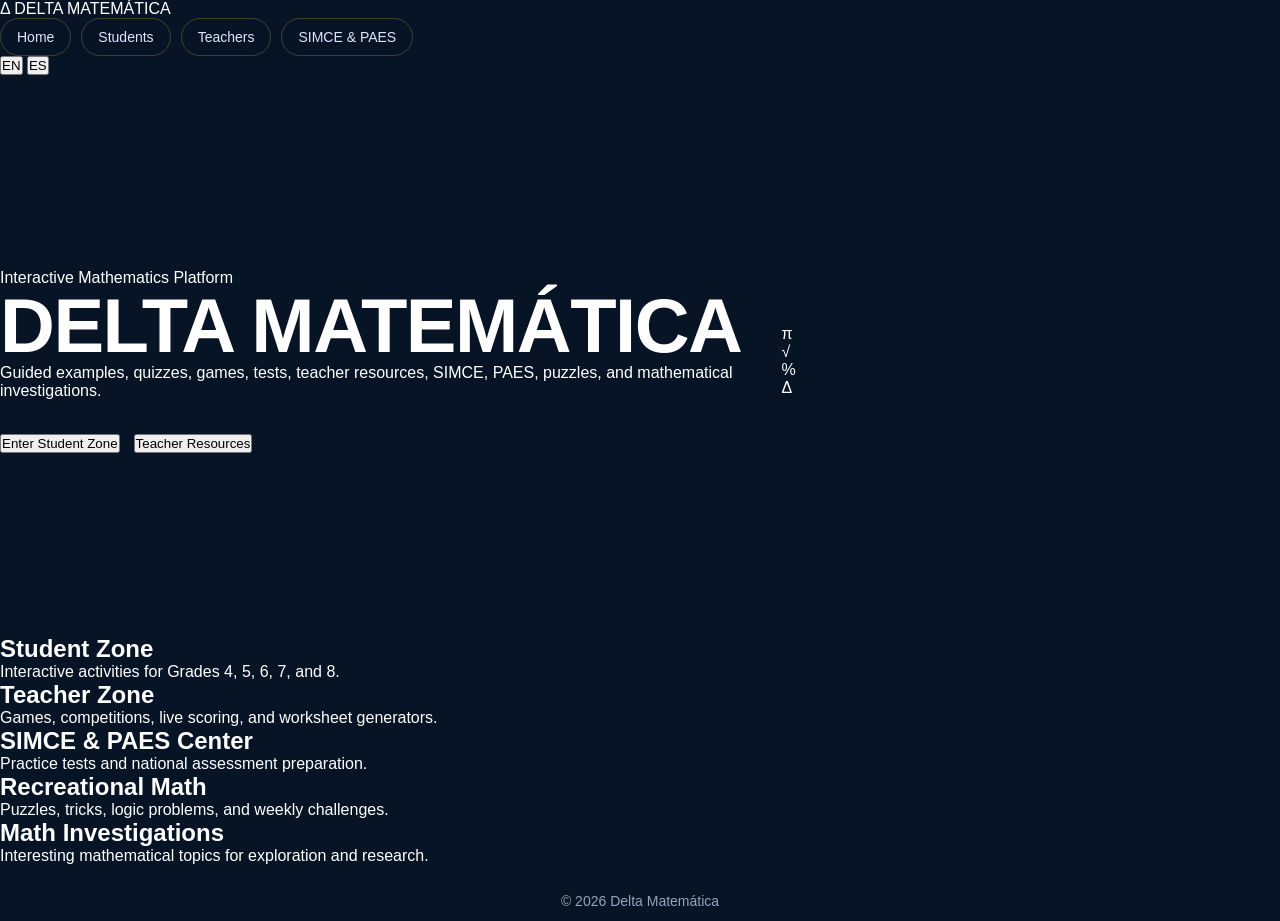
==== index.html @ ec98450b "Update index.html" ====
<!DOCTYPE html>
<html lang="en">
<head>
  <meta charset="UTF-8" />
  <meta name="viewport" content="width=device-width, initial-scale=1.0" />
  <title>Delta Matemática</title>
  <link rel="stylesheet" href="style.css" />
</head>
<body>

<header class="navbar">
  <div class="logo">Δ DELTA MATEMÁTICA</div>

  <nav>
    <a href="#" data-en="Home" data-es="Inicio">Home</a>
    <a href="#" data-en="Students" data-es="Estudiantes">Students</a>
    <a href="#" data-en="Teachers" data-es="Profesores">Teachers</a>
    <a href="#" data-en="SIMCE & PAES" data-es="SIMCE y PAES">SIMCE & PAES</a>
  </nav>

  <div class="lang-buttons">
    <button onclick="setLanguage('en')">EN</button>
    <button onclick="setLanguage('es')">ES</button>
  </div>
</header>

<section class="hero">
  <div class="hero-content">
    <p class="badge" data-en="Interactive Mathematics Platform" data-es="Plataforma Interactiva de Matemática">
      Interactive Mathematics Platform
    </p>

    <h1 data-en="DELTA MATEMÁTICA" data-es="DELTA MATEMÁTICA">
      DELTA MATEMÁTICA
    </h1>

    <p class="subtitle"
       data-en="Guided examples, quizzes, games, tests, teacher resources, SIMCE, PAES, puzzles, and mathematical investigations."
       data-es="Ejemplos guiados, cuestionarios, juegos, pruebas, recursos para profesores, SIMCE, PAES, desafíos e investigaciones matemáticas.">
       Guided examples, quizzes, games, tests, teacher resources, SIMCE, PAES, puzzles, and mathematical investigations.
    </p>

    <div class="hero-buttons">
      <button data-en="Enter Student Zone" data-es="Entrar a Zona de Estudiantes">Enter Student Zone</button>
      <button class="outline" data-en="Teacher Resources" data-es="Recursos para Profesores">Teacher Resources</button>
    </div>
  </div>

  <div class="hero-visual">
    <div class="math-card">π</div>
    <div class="math-card">√</div>
    <div class="math-card">%</div>
    <div class="math-card">Δ</div>
  </div>
</section>

<section class="portals">

  <div class="portal-card">
    <h2 data-en="Student Zone" data-es="Zona de Estudiantes">Student Zone</h2>
    <p data-en="Interactive activities for Grades 4, 5, 6, 7, and 8."
       data-es="Actividades interactivas para 4°, 5°, 6°, 7° y 8°.">
       Interactive activities for Grades 4, 5, 6, 7, and 8.
    </p>
  </div>

  <div class="portal-card">
    <h2 data-en="Teacher Zone" data-es="Zona de Profesores">Teacher Zone</h2>
    <p data-en="Games, competitions, live scoring, and worksheet generators."
       data-es="Juegos, competencias, puntaje en vivo y generadores de guías.">
       Games, competitions, live scoring, and worksheet generators.
    </p>
  </div>

  <div class="portal-card">
    <h2 data-en="SIMCE & PAES Center" data-es="Centro SIMCE y PAES">SIMCE & PAES Center</h2>
    <p data-en="Practice tests and national assessment preparation."
       data-es="Pruebas de práctica y preparación para evaluaciones nacionales.">
       Practice tests and national assessment preparation.
    </p>
  </div>

  <div class="portal-card">
    <h2 data-en="Recreational Math" data-es="Matemática Recreativa">Recreational Math</h2>
    <p data-en="Puzzles, tricks, logic problems, and weekly challenges."
       data-es="Puzzles, trucos, problemas de lógica y desafíos semanales.">
       Puzzles, tricks, logic problems, and weekly challenges.
    </p>
  </div>

  <div class="portal-card">
    <h2 data-en="Math Investigations" data-es="Investigaciones Matemáticas">Math Investigations</h2>
    <p data-en="Interesting mathematical topics for exploration and research."
       data-es="Temas matemáticos interesantes para explorar e investigar.">
       Interesting mathematical topics for exploration and research.
    </p>
  </div>

</section>

<footer>
  <p>© 2026 Delta Matemática</p>
</footer>

<script src="script.js"></script>
</body>
</html>
---- style.css ----
* {
  margin: 0;
  padding: 0;
  box-sizing: border-box;
}

html {
  scroll-behavior: smooth;
}

body {
  min-height: 100vh;
  font-family: Arial, Helvetica, sans-serif;
  background: #071426;
  color: #ffffff;
}

.site {
  width: min(1200px, 100%);
  margin: 0 auto;
  padding: 24px;
}

/* HEADER */

.header {
  display: flex;
  justify-content: space-between;
  align-items: center;
  gap: 24px;
  padding: 18px 0;
}

.logo {
  display: flex;
  align-items: center;
  gap: 14px;
}

.delta {
  width: 54px;
  height: 54px;
  border-radius: 16px;
  display: grid;
  place-items: center;
  background: #f4c542;
  color: #071426;
  font-size: 34px;
  font-weight: 900;
}

.logo h2 {
  font-size: 21px;
  letter-spacing: 2px;
}

.logo p {
  margin-top: 3px;
  color: #aebbd1;
  font-size: 14px;
}

nav {
  display: flex;
  gap: 10px;
}

nav a {
  color: #dbe7ff;
  text-decoration: none;
  padding: 10px 16px;
  border-radius: 999px;
  border: 1px solid rgba(244, 197, 66, 0.25);
  font-size: 14px;
}

nav a:hover {
  background: rgba(244, 197, 66, 0.12);
  color: #f4c542;
}

/* HERO */

.hero {
  min-height: 560px;
  display: grid;
  grid-template-columns: 1.2fr 0.8fr;
  gap: 34px;
  align-items: center;
  padding: 54px 0 42px;
}

.hero-left,
.hero-right,
.card,
.info-panel,
.message-panel {
  border: 1px solid rgba(244, 197, 66, 0.25);
  background: linear-gradient(180deg, #0d2340, #08182d);
  box-shadow: 0 22px 60px rgba(0, 0, 0, 0.32);
}

.hero-left {
  min-height: 430px;
  border-radius: 30px;
  padding: 52px;
}

.label {
  color: #f4c542;
  font-size: 13px;
  font-weight: 800;
  letter-spacing: 3px;
  margin-bottom: 18px;
}

h1 {
  max-width: 760px;
  font-size: clamp(44px, 6vw, 76px);
  line-height: 1.02;
  letter-spacing: -1.5px;
}

h1 span {
  display: block;
  color: #f4c542;
}

.description {
  max-width: 620px;
  margin-top: 24px;
  color: #c6d4ea;
  font-size: 21px;
  line-height: 1.55;
}

.hero-buttons {
  margin-top: 34px;
  display: flex;
  gap: 14px;
  flex-wrap: wrap;
}

.main-button,
.ghost-button {
  display: inline-block;
  text-decoration: none;
  padding: 15px 22px;
  border-radius: 14px;
  font-weight: 800;
}

.main-button {
  background: #f4c542;
  color: #071426;
}

.ghost-button {
  color: #ffffff;
  border: 1px solid rgba(255, 255, 255, 0.25);
}

.hero-right {
  min-height: 430px;
  border-radius: 30px;
  padding: 30px;
  display: flex;
  align-items: center;
}

.feature-box {
  width: 100%;
  min-height: 310px;
  border-radius: 24px;
  padding: 34px;
  background:
    radial-gradient(circle at top right, rgba(244, 197, 66, 0.25), transparent 40%),
    #0a1d36;
  border: 1px solid rgba(244, 197, 66, 0.3);
}

.small-title {
  color: #f4c542;
  font-size: 13px;
  font-weight: 800;
  letter-spacing: 2px;
  margin-bottom: 24px;
}

.feature-box h3 {
  font-size: 38px;
  line-height: 1.1;
  margin-bottom: 20px;
}

.feature-box p {
  color: #c6d4ea;
  font-size: 19px;
  line-height: 1.5;
}

/* SECTIONS */

.section {
  padding: 44px 0;
}

.section-title {
  font-size: 44px;
  margin-bottom: 24px;
}

.card-grid {
  display: grid;
  grid-template-columns: repeat(3, 1fr);
  gap: 18px;
}

.card {
  min-height: 190px;
  border-radius: 24px;
  padding: 28px;
  cursor: pointer;
  transition: transform 0.2s ease, border-color 0.2s ease;
}

.card:hover {
  transform: translateY(-5px);
  border-color: #f4c542;
}

.card h3 {
  color: #ffffff;
  font-size: 26px;
  margin-bottom: 12px;
}

.card p {
  color: #c6d4ea;
  font-size: 17px;
  line-height: 1.5;
}

.info-panel,
.message-panel {
  border-radius: 28px;
  padding: 34px;
  margin: 32px 0;
}

.info-panel h2 {
  font-size: 36px;
  margin-bottom: 12px;
}

.info-panel p,
.message-panel p {
  color: #d8e5fb;
  font-size: 20px;
  line-height: 1.5;
}

.message-panel {
  background: rgba(244, 197, 66, 0.1);
}

.message-panel p {
  color: #fff2bd;
}

footer {
  padding: 28px 0 12px;
  color: #92a4bd;
  text-align: center;
  font-size: 14px;
}

/* RESPONSIVE */

@media (max-width: 900px) {
  .header {
    align-items: flex-start;
    flex-direction: column;
  }

  .hero {
    grid-template-columns: 1fr;
  }

  .card-grid {
    grid-template-columns: 1fr;
  }

  .hero-left {
    padding: 36px;
  }
}

@media (max-width: 560px) {
  .site {
    padding: 16px;
  }

  nav {
    flex-wrap: wrap;
  }

  .hero-left,
  .hero-right {
    min-height: auto;
  }

  .description {
    font-size: 18px;
  }

  .feature-box h3 {
    font-size: 30px;
  }
}
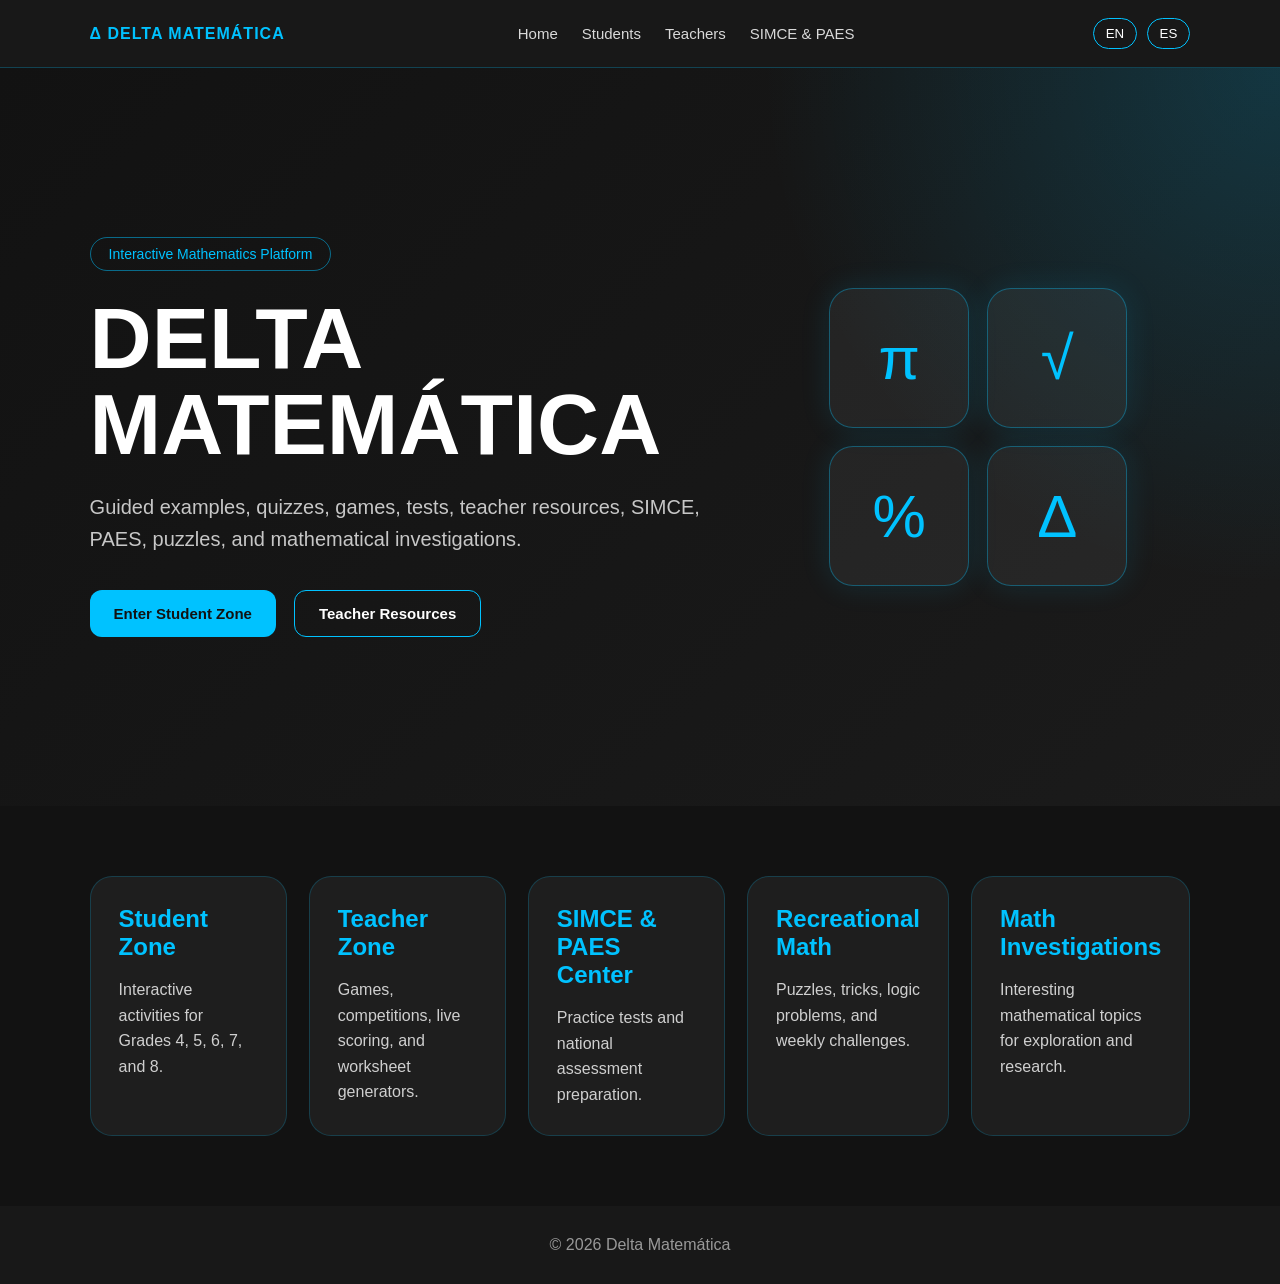
==== commit 4cddb2bb: "Update index.html" ====
--- a/index.html
+++ b/index.html
@@ -4,7 +4,7 @@
   <meta charset="UTF-8" />
   <meta name="viewport" content="width=device-width, initial-scale=1.0" />
   <title>Delta Matemática</title>
-  <link rel="stylesheet" href="style.css" />
+  <link rel="stylesheet" href="./style.css?v=2" />
 </head>
 <body>
 
--- a/style.css
+++ b/style.css
@@ -4,317 +4,210 @@
   box-sizing: border-box;
 }
 
-html {
-  scroll-behavior: smooth;
-}
-
 body {
-  min-height: 100vh;
-  font-family: Arial, Helvetica, sans-serif;
-  background: #071426;
-  color: #ffffff;
-}
-
-.site {
-  width: min(1200px, 100%);
-  margin: 0 auto;
-  padding: 24px;
-}
-
-/* HEADER */
-
-.header {
+  font-family: Arial, sans-serif;
+  background: #121212;
+  color: white;
+}
+
+.navbar {
+  width: 100%;
+  padding: 18px 7%;
   display: flex;
   justify-content: space-between;
   align-items: center;
+  background: #181818;
+  border-bottom: 1px solid rgba(0, 194, 255, 0.25);
+  position: sticky;
+  top: 0;
+  z-index: 10;
+}
+
+.logo {
+  font-weight: 800;
+  letter-spacing: 1px;
+  color: #00c2ff;
+}
+
+nav {
+  display: flex;
   gap: 24px;
-  padding: 18px 0;
-}
-
-.logo {
-  display: flex;
-  align-items: center;
-  gap: 14px;
-}
-
-.delta {
-  width: 54px;
-  height: 54px;
-  border-radius: 16px;
-  display: grid;
-  place-items: center;
-  background: #f4c542;
-  color: #071426;
-  font-size: 34px;
-  font-weight: 900;
-}
-
-.logo h2 {
-  font-size: 21px;
-  letter-spacing: 2px;
-}
-
-.logo p {
-  margin-top: 3px;
-  color: #aebbd1;
-  font-size: 14px;
-}
-
-nav {
-  display: flex;
-  gap: 10px;
 }
 
 nav a {
-  color: #dbe7ff;
+  color: #d9d9d9;
   text-decoration: none;
-  padding: 10px 16px;
-  border-radius: 999px;
-  border: 1px solid rgba(244, 197, 66, 0.25);
-  font-size: 14px;
+  font-size: 15px;
 }
 
 nav a:hover {
-  background: rgba(244, 197, 66, 0.12);
-  color: #f4c542;
-}
-
-/* HERO */
+  color: #00c2ff;
+}
+
+.lang-buttons button {
+  background: transparent;
+  border: 1px solid #00c2ff;
+  color: white;
+  padding: 7px 12px;
+  border-radius: 20px;
+  cursor: pointer;
+  margin-left: 5px;
+}
+
+.lang-buttons button:hover {
+  background: #00c2ff;
+  color: #121212;
+}
 
 .hero {
-  min-height: 560px;
+  min-height: 82vh;
+  padding: 70px 7%;
   display: grid;
   grid-template-columns: 1.2fr 0.8fr;
-  gap: 34px;
   align-items: center;
-  padding: 54px 0 42px;
-}
-
-.hero-left,
-.hero-right,
-.card,
-.info-panel,
-.message-panel {
-  border: 1px solid rgba(244, 197, 66, 0.25);
-  background: linear-gradient(180deg, #0d2340, #08182d);
-  box-shadow: 0 22px 60px rgba(0, 0, 0, 0.32);
-}
-
-.hero-left {
-  min-height: 430px;
+  gap: 40px;
+  background:
+    radial-gradient(circle at top right, rgba(0, 194, 255, 0.18), transparent 35%),
+    linear-gradient(135deg, #121212, #1b1b1b);
+}
+
+.badge {
+  display: inline-block;
+  color: #00c2ff;
+  border: 1px solid rgba(0, 194, 255, 0.5);
+  padding: 8px 18px;
   border-radius: 30px;
-  padding: 52px;
-}
-
-.label {
-  color: #f4c542;
-  font-size: 13px;
-  font-weight: 800;
-  letter-spacing: 3px;
-  margin-bottom: 18px;
-}
-
-h1 {
-  max-width: 760px;
-  font-size: clamp(44px, 6vw, 76px);
-  line-height: 1.02;
-  letter-spacing: -1.5px;
-}
-
-h1 span {
-  display: block;
-  color: #f4c542;
-}
-
-.description {
-  max-width: 620px;
-  margin-top: 24px;
-  color: #c6d4ea;
-  font-size: 21px;
-  line-height: 1.55;
+  margin-bottom: 24px;
+  font-size: 14px;
+}
+
+.hero h1 {
+  font-size: clamp(44px, 7vw, 86px);
+  line-height: 1;
+  margin-bottom: 24px;
+}
+
+.subtitle {
+  color: #c7c7c7;
+  font-size: 20px;
+  max-width: 720px;
+  line-height: 1.6;
 }
 
 .hero-buttons {
-  margin-top: 34px;
-  display: flex;
-  gap: 14px;
+  margin-top: 35px;
+  display: flex;
+  gap: 18px;
   flex-wrap: wrap;
 }
 
-.main-button,
-.ghost-button {
-  display: inline-block;
-  text-decoration: none;
-  padding: 15px 22px;
-  border-radius: 14px;
-  font-weight: 800;
-}
-
-.main-button {
-  background: #f4c542;
-  color: #071426;
-}
-
-.ghost-button {
-  color: #ffffff;
-  border: 1px solid rgba(255, 255, 255, 0.25);
-}
-
-.hero-right {
-  min-height: 430px;
-  border-radius: 30px;
+.hero-buttons button {
+  background: #00c2ff;
+  color: #121212;
+  border: none;
+  padding: 14px 24px;
+  border-radius: 12px;
+  font-weight: 700;
+  cursor: pointer;
+  font-size: 15px;
+}
+
+.hero-buttons .outline {
+  background: transparent;
+  color: white;
+  border: 1px solid #00c2ff;
+}
+
+.hero-visual {
+  display: grid;
+  grid-template-columns: repeat(2, 140px);
+  gap: 18px;
+  justify-content: center;
+}
+
+.math-card {
+  height: 140px;
+  border-radius: 24px;
+  background: rgba(255, 255, 255, 0.06);
+  border: 1px solid rgba(0, 194, 255, 0.35);
+  display: flex;
+  justify-content: center;
+  align-items: center;
+  font-size: 60px;
+  color: #00c2ff;
+  box-shadow: 0 0 30px rgba(0, 194, 255, 0.12);
+}
+
+.portals {
+  padding: 70px 7%;
+  display: grid;
+  grid-template-columns: repeat(5, 1fr);
+  gap: 22px;
+}
+
+.portal-card {
+  background: #1e1e1e;
+  border: 1px solid rgba(0, 194, 255, 0.2);
+  border-radius: 22px;
+  padding: 28px;
+  min-height: 220px;
+  transition: 0.3s;
+}
+
+.portal-card:hover {
+  transform: translateY(-8px);
+  border-color: #00c2ff;
+  box-shadow: 0 0 35px rgba(0, 194, 255, 0.15);
+}
+
+.portal-card h2 {
+  color: #00c2ff;
+  margin-bottom: 16px;
+  font-size: 24px;
+}
+
+.portal-card p {
+  color: #cfcfcf;
+  line-height: 1.6;
+}
+
+footer {
+  text-align: center;
   padding: 30px;
-  display: flex;
-  align-items: center;
-}
-
-.feature-box {
-  width: 100%;
-  min-height: 310px;
-  border-radius: 24px;
-  padding: 34px;
-  background:
-    radial-gradient(circle at top right, rgba(244, 197, 66, 0.25), transparent 40%),
-    #0a1d36;
-  border: 1px solid rgba(244, 197, 66, 0.3);
-}
-
-.small-title {
-  color: #f4c542;
-  font-size: 13px;
-  font-weight: 800;
-  letter-spacing: 2px;
-  margin-bottom: 24px;
-}
-
-.feature-box h3 {
-  font-size: 38px;
-  line-height: 1.1;
-  margin-bottom: 20px;
-}
-
-.feature-box p {
-  color: #c6d4ea;
-  font-size: 19px;
-  line-height: 1.5;
-}
-
-/* SECTIONS */
-
-.section {
-  padding: 44px 0;
-}
-
-.section-title {
-  font-size: 44px;
-  margin-bottom: 24px;
-}
-
-.card-grid {
-  display: grid;
-  grid-template-columns: repeat(3, 1fr);
-  gap: 18px;
-}
-
-.card {
-  min-height: 190px;
-  border-radius: 24px;
-  padding: 28px;
-  cursor: pointer;
-  transition: transform 0.2s ease, border-color 0.2s ease;
-}
-
-.card:hover {
-  transform: translateY(-5px);
-  border-color: #f4c542;
-}
-
-.card h3 {
-  color: #ffffff;
-  font-size: 26px;
-  margin-bottom: 12px;
-}
-
-.card p {
-  color: #c6d4ea;
-  font-size: 17px;
-  line-height: 1.5;
-}
-
-.info-panel,
-.message-panel {
-  border-radius: 28px;
-  padding: 34px;
-  margin: 32px 0;
-}
-
-.info-panel h2 {
-  font-size: 36px;
-  margin-bottom: 12px;
-}
-
-.info-panel p,
-.message-panel p {
-  color: #d8e5fb;
-  font-size: 20px;
-  line-height: 1.5;
-}
-
-.message-panel {
-  background: rgba(244, 197, 66, 0.1);
-}
-
-.message-panel p {
-  color: #fff2bd;
-}
-
-footer {
-  padding: 28px 0 12px;
-  color: #92a4bd;
-  text-align: center;
-  font-size: 14px;
-}
-
-/* RESPONSIVE */
-
-@media (max-width: 900px) {
-  .header {
-    align-items: flex-start;
-    flex-direction: column;
-  }
-
+  background: #181818;
+  color: #999;
+}
+
+@media (max-width: 1000px) {
   .hero {
     grid-template-columns: 1fr;
-  }
-
-  .card-grid {
+    text-align: center;
+  }
+
+  .hero-buttons {
+    justify-content: center;
+  }
+
+  .portals {
+    grid-template-columns: repeat(2, 1fr);
+  }
+
+  nav {
+    display: none;
+  }
+}
+
+@media (max-width: 600px) {
+  .portals {
     grid-template-columns: 1fr;
   }
 
-  .hero-left {
-    padding: 36px;
-  }
-}
-
-@media (max-width: 560px) {
-  .site {
-    padding: 16px;
-  }
-
-  nav {
-    flex-wrap: wrap;
-  }
-
-  .hero-left,
-  .hero-right {
-    min-height: auto;
-  }
-
-  .description {
-    font-size: 18px;
-  }
-
-  .feature-box h3 {
-    font-size: 30px;
-  }
-}
+  .hero-visual {
+    grid-template-columns: repeat(2, 110px);
+  }
+
+  .math-card {
+    height: 110px;
+    font-size: 46px;
+  }
+}
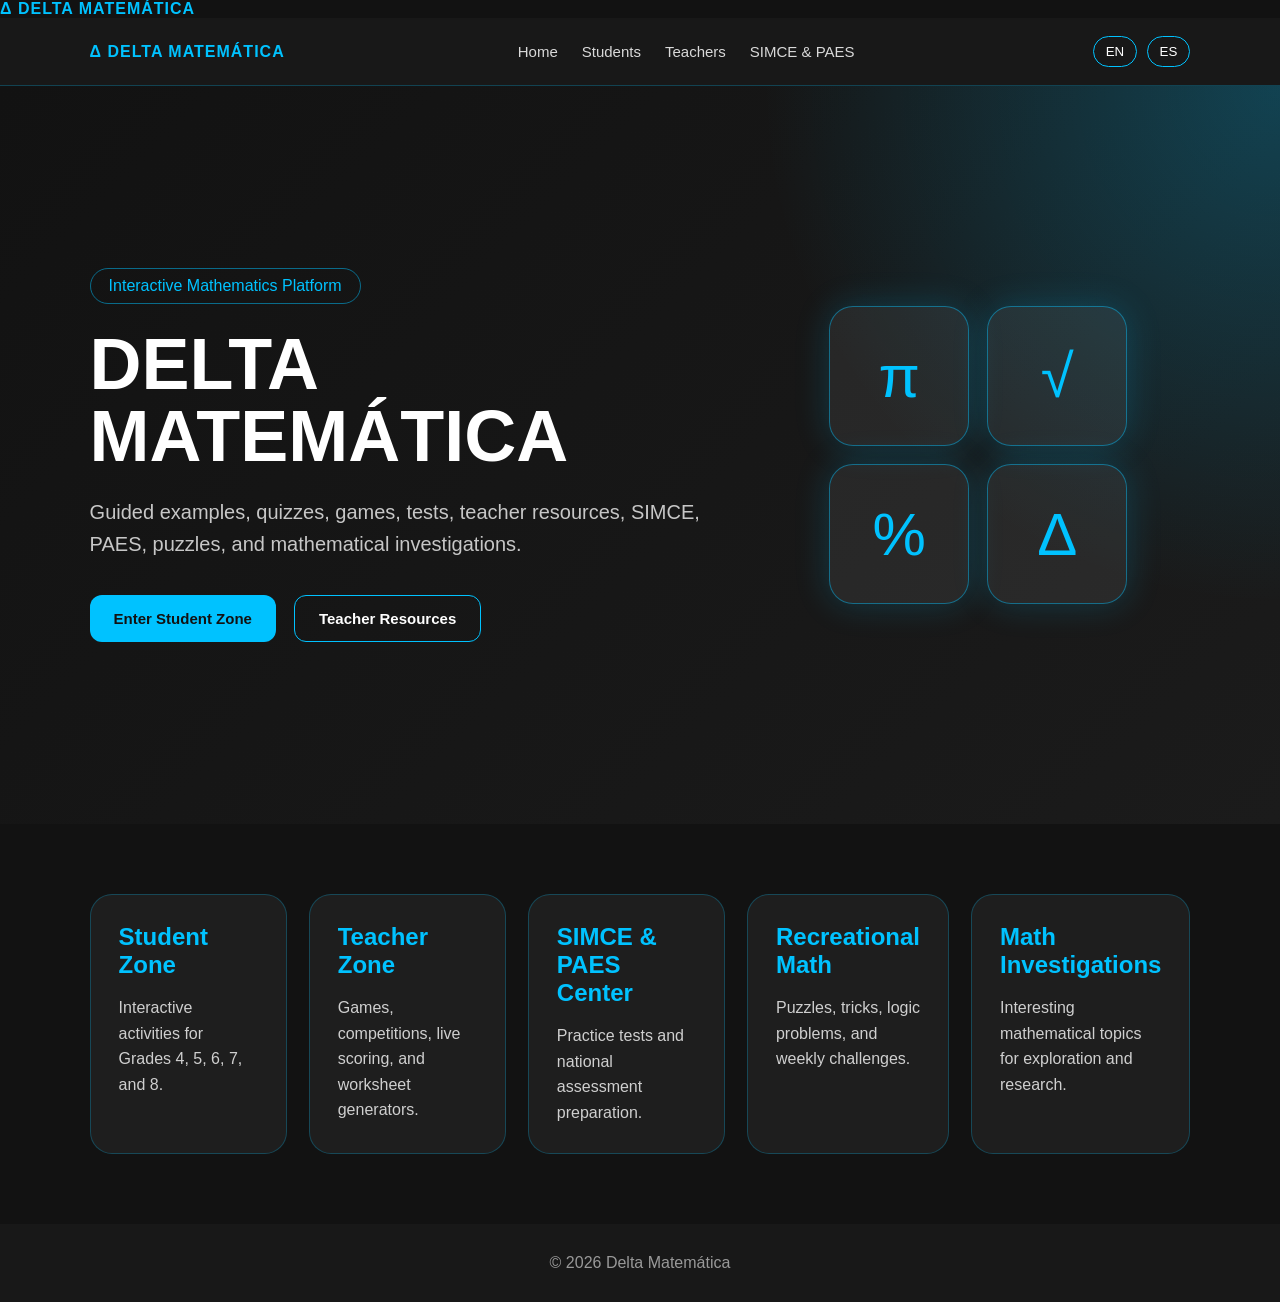
==== commit 8feb495e: "Update index.html" ====
--- a/index.html
+++ b/index.html
@@ -3,7 +3,7 @@
 <head>
   <meta charset="UTF-8" />
   <meta name="viewport" content="width=device-width, initial-scale=1.0" />
-  <title>Delta Matemática</title>
+<div class="logo">Δ DELTA MATEMÁTICA</div>
   <link rel="stylesheet" href="./style.css?v=2" />
 </head>
 <body>
--- a/style.css
+++ b/style.css
@@ -18,9 +18,6 @@
   align-items: center;
   background: #181818;
   border-bottom: 1px solid rgba(0, 194, 255, 0.25);
-  position: sticky;
-  top: 0;
-  z-index: 10;
 }
 
 .logo {
@@ -54,11 +51,6 @@
   margin-left: 5px;
 }
 
-.lang-buttons button:hover {
-  background: #00c2ff;
-  color: #121212;
-}
-
 .hero {
   min-height: 82vh;
   padding: 70px 7%;
@@ -67,7 +59,7 @@
   align-items: center;
   gap: 40px;
   background:
-    radial-gradient(circle at top right, rgba(0, 194, 255, 0.18), transparent 35%),
+    radial-gradient(circle at top right, rgba(0, 194, 255, 0.25), transparent 35%),
     linear-gradient(135deg, #121212, #1b1b1b);
 }
 
@@ -78,11 +70,10 @@
   padding: 8px 18px;
   border-radius: 30px;
   margin-bottom: 24px;
-  font-size: 14px;
 }
 
 .hero h1 {
-  font-size: clamp(44px, 7vw, 86px);
+  font-size: 72px;
   line-height: 1;
   margin-bottom: 24px;
 }
@@ -128,14 +119,14 @@
 .math-card {
   height: 140px;
   border-radius: 24px;
-  background: rgba(255, 255, 255, 0.06);
-  border: 1px solid rgba(0, 194, 255, 0.35);
+  background: rgba(255, 255, 255, 0.07);
+  border: 1px solid rgba(0, 194, 255, 0.45);
   display: flex;
   justify-content: center;
   align-items: center;
   font-size: 60px;
   color: #00c2ff;
-  box-shadow: 0 0 30px rgba(0, 194, 255, 0.12);
+  box-shadow: 0 0 35px rgba(0, 194, 255, 0.2);
 }
 
 .portals {
@@ -147,17 +138,10 @@
 
 .portal-card {
   background: #1e1e1e;
-  border: 1px solid rgba(0, 194, 255, 0.2);
+  border: 1px solid rgba(0, 194, 255, 0.25);
   border-radius: 22px;
   padding: 28px;
   min-height: 220px;
-  transition: 0.3s;
-}
-
-.portal-card:hover {
-  transform: translateY(-8px);
-  border-color: #00c2ff;
-  box-shadow: 0 0 35px rgba(0, 194, 255, 0.15);
 }
 
 .portal-card h2 {
@@ -202,12 +186,7 @@
     grid-template-columns: 1fr;
   }
 
-  .hero-visual {
-    grid-template-columns: repeat(2, 110px);
-  }
-
-  .math-card {
-    height: 110px;
+  .hero h1 {
     font-size: 46px;
   }
 }
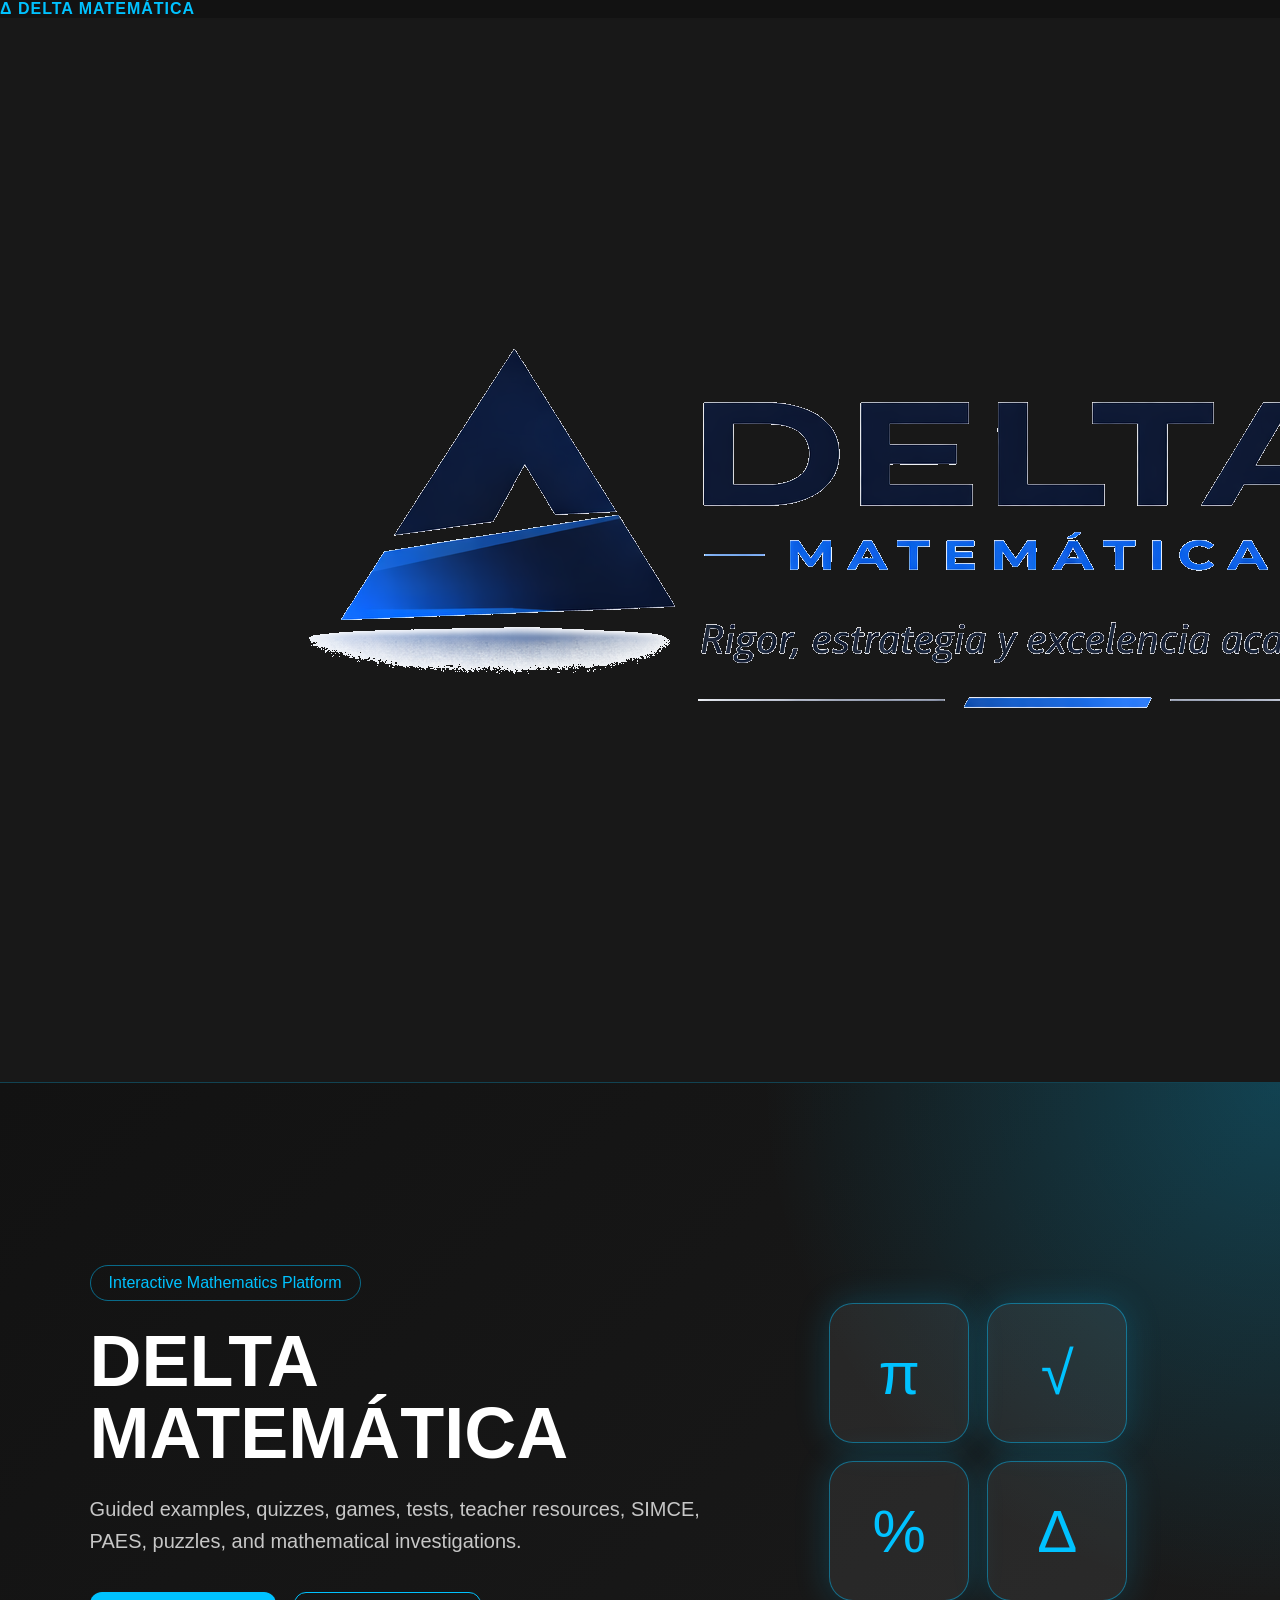
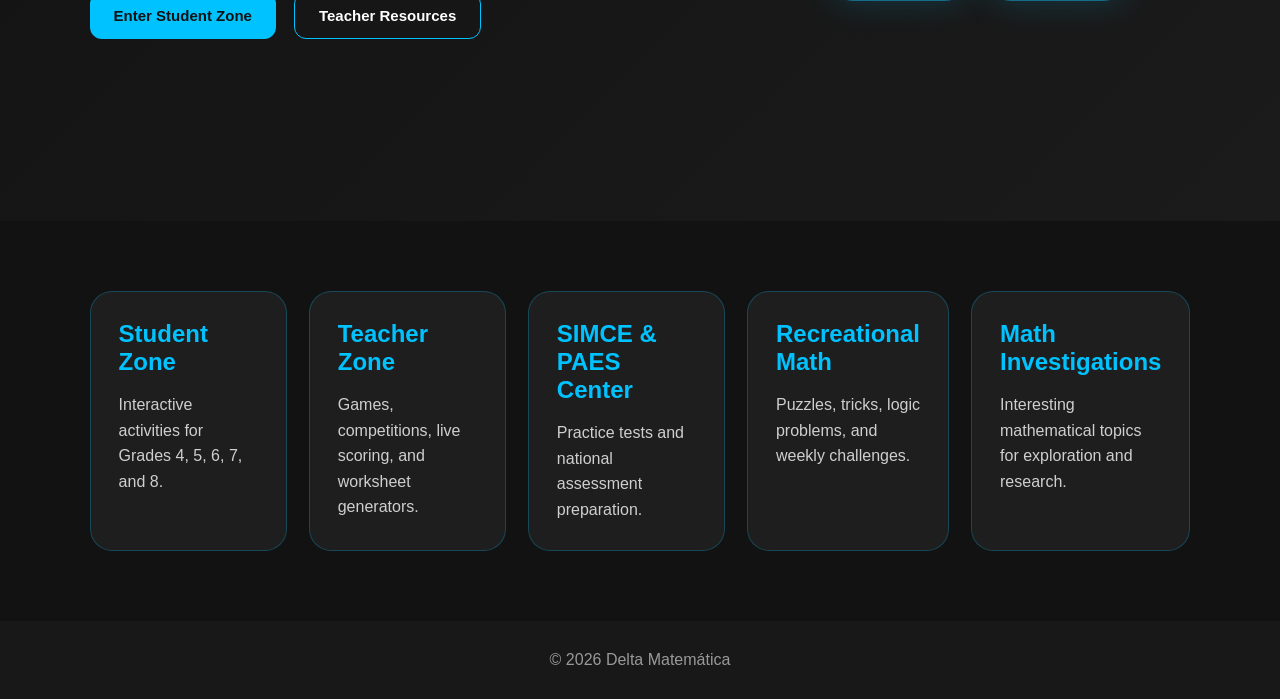
==== commit 18143c80: "Update index.html" ====
--- a/index.html
+++ b/index.html
@@ -9,7 +9,9 @@
 <body>
 
 <header class="navbar">
-  <div class="logo">Δ DELTA MATEMÁTICA</div>
+  <div class="logo">
+  <img src="logo.png" alt="Delta Matemática Logo">
+</div>
 
   <nav>
     <a href="#" data-en="Home" data-es="Inicio">Home</a>
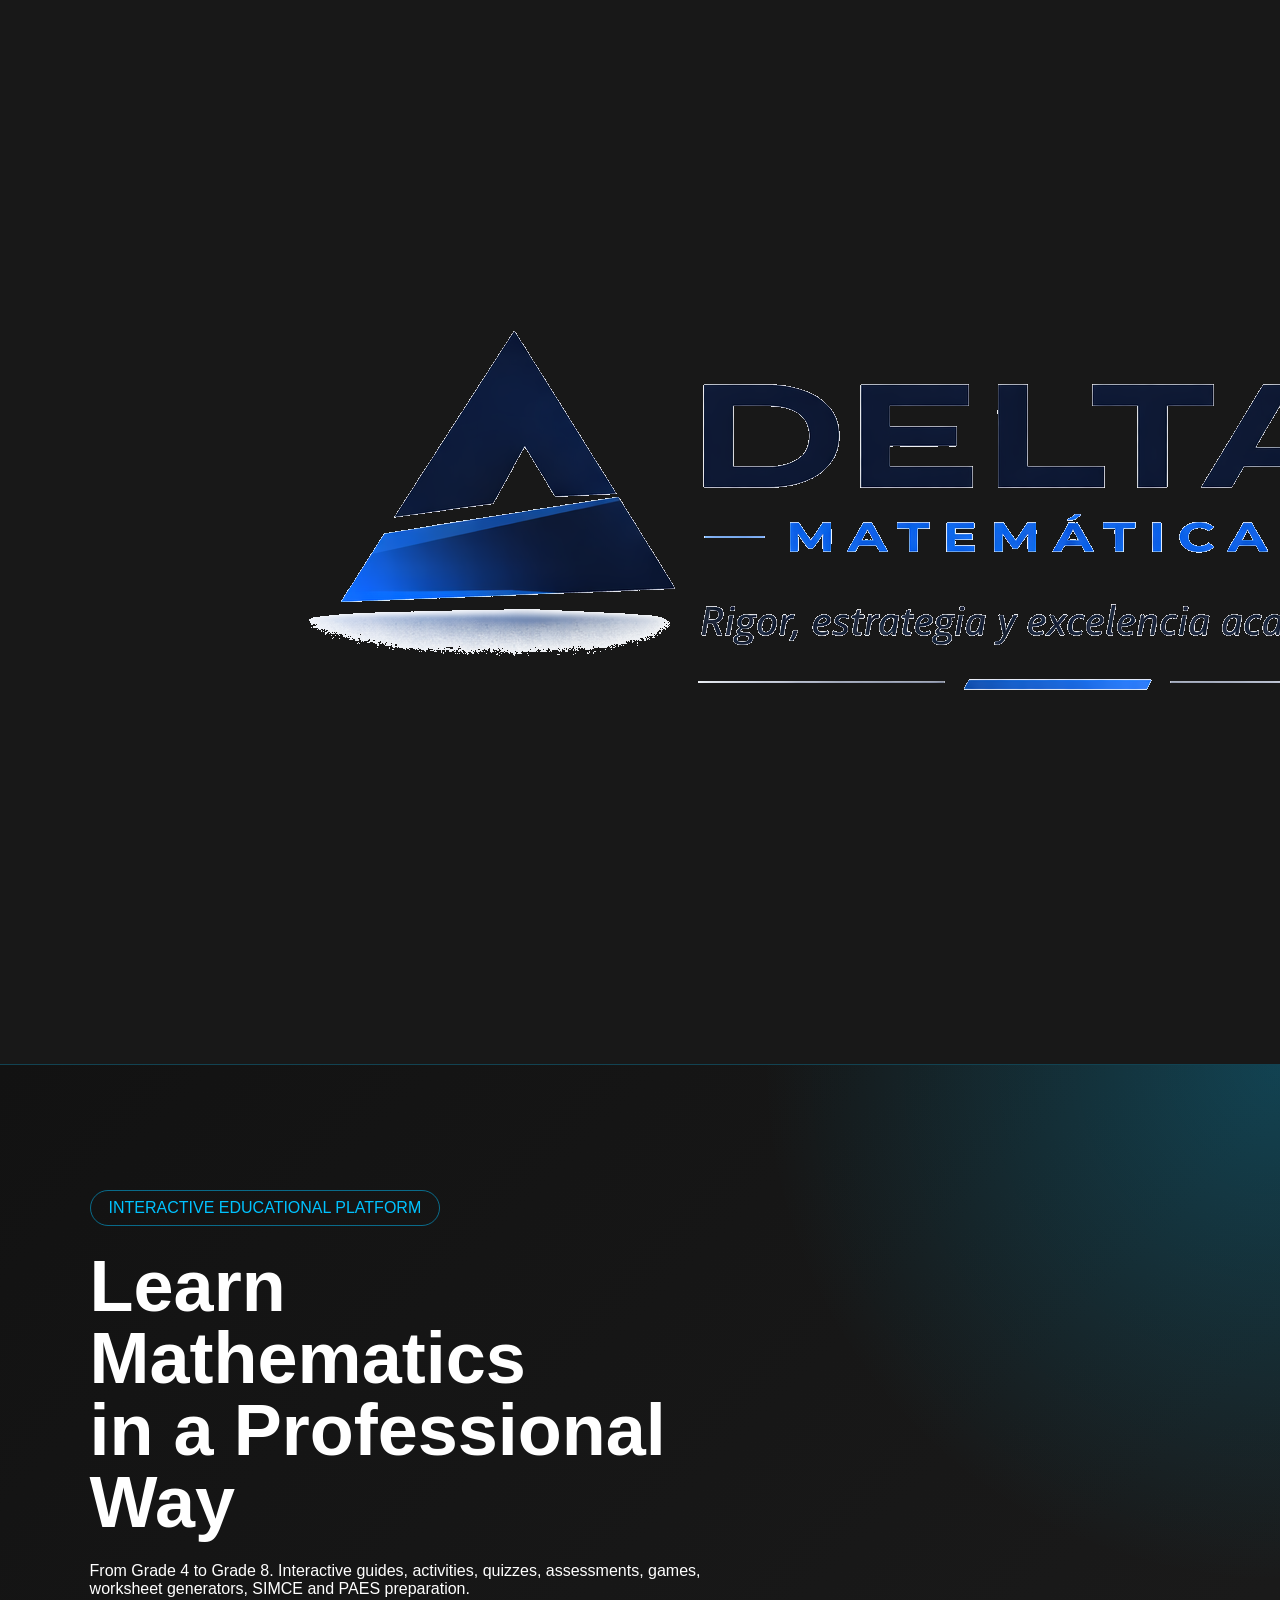
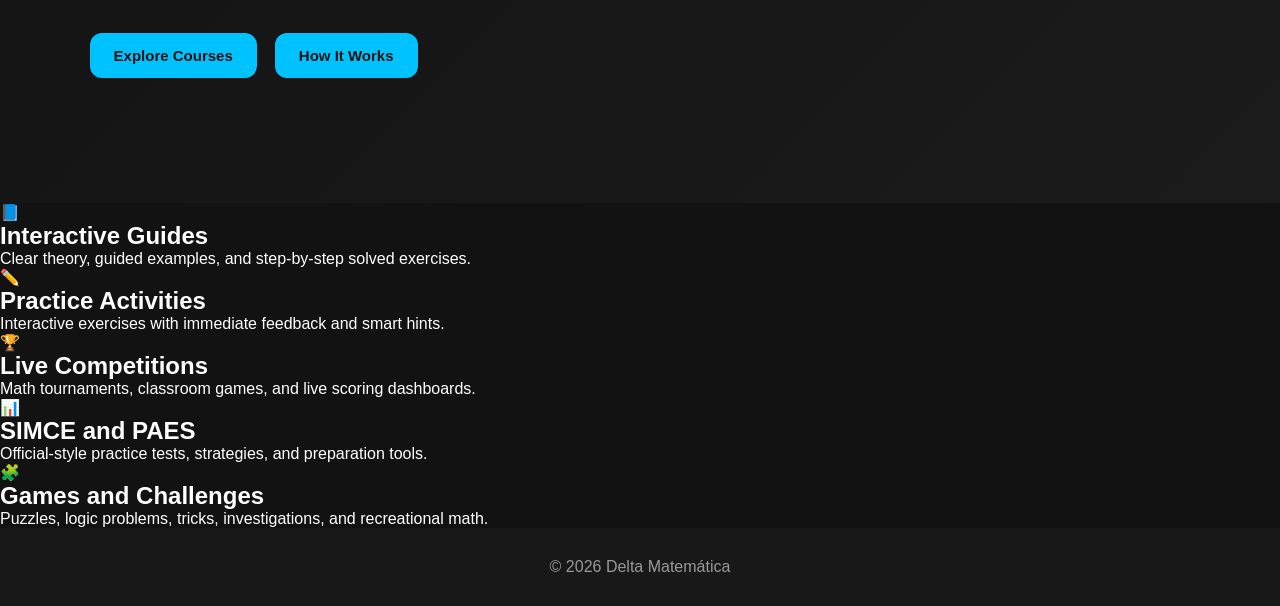
==== commit 99d0e04e: "Update index.html" ====
--- a/index.html
+++ b/index.html
@@ -3,102 +3,119 @@
 <head>
   <meta charset="UTF-8" />
   <meta name="viewport" content="width=device-width, initial-scale=1.0" />
-<div class="logo">Δ DELTA MATEMÁTICA</div>
-  <link rel="stylesheet" href="./style.css?v=2" />
+  <title>Delta Matemática</title>
+  <link rel="stylesheet" href="./style.css?v=3" />
 </head>
+
 <body>
 
 <header class="navbar">
-  <div class="logo">
-  <img src="logo.png" alt="Delta Matemática Logo">
-</div>
+  <div class="logo-area">
+    <img src="logo.png" alt="Delta Matemática Logo" class="logo-img">
+  </div>
 
-  <nav>
-    <a href="#" data-en="Home" data-es="Inicio">Home</a>
-    <a href="#" data-en="Students" data-es="Estudiantes">Students</a>
-    <a href="#" data-en="Teachers" data-es="Profesores">Teachers</a>
-    <a href="#" data-en="SIMCE & PAES" data-es="SIMCE y PAES">SIMCE & PAES</a>
+  <nav class="nav-links">
+    <a href="#" class="active" data-en="Home" data-es="Inicio">Home</a>
+    <a href="#" data-en="Courses" data-es="Cursos">Courses</a>
+    <a href="#" data-en="SIMCE" data-es="SIMCE">SIMCE</a>
+    <a href="#" data-en="PAES" data-es="PAES">PAES</a>
+    <a href="#" data-en="Resources" data-es="Recursos">Resources</a>
+    <a href="#" data-en="Games" data-es="Juegos">Games</a>
+    <a href="#" data-en="Competitions" data-es="Competencias">Competitions</a>
+    <a href="#" data-en="Contact" data-es="Contacto">Contact</a>
   </nav>
 
-  <div class="lang-buttons">
-    <button onclick="setLanguage('en')">EN</button>
-    <button onclick="setLanguage('es')">ES</button>
+  <div class="right-actions">
+    <button onclick="setLanguage('en')" class="lang-btn">EN</button>
+    <button onclick="setLanguage('es')" class="lang-btn">ES</button>
   </div>
 </header>
 
+<main>
+
 <section class="hero">
   <div class="hero-content">
-    <p class="badge" data-en="Interactive Mathematics Platform" data-es="Plataforma Interactiva de Matemática">
-      Interactive Mathematics Platform
+    <p class="badge"
+       data-en="INTERACTIVE EDUCATIONAL PLATFORM"
+       data-es="PLATAFORMA EDUCATIVA INTERACTIVA">
+       INTERACTIVE EDUCATIONAL PLATFORM
     </p>
 
-    <h1 data-en="DELTA MATEMÁTICA" data-es="DELTA MATEMÁTICA">
-      DELTA MATEMÁTICA
+    <h1>
+      <span data-en="Learn Mathematics" data-es="Aprende Matemática">Learn Mathematics</span>
+      <br>
+      <span data-en="in a Professional Way" data-es="de forma Profesional" class="highlight">
+        in a Professional Way
+      </span>
     </h1>
 
-    <p class="subtitle"
-       data-en="Guided examples, quizzes, games, tests, teacher resources, SIMCE, PAES, puzzles, and mathematical investigations."
-       data-es="Ejemplos guiados, cuestionarios, juegos, pruebas, recursos para profesores, SIMCE, PAES, desafíos e investigaciones matemáticas.">
-       Guided examples, quizzes, games, tests, teacher resources, SIMCE, PAES, puzzles, and mathematical investigations.
+    <p class="hero-text"
+       data-en="From Grade 4 to Grade 8. Interactive guides, activities, quizzes, assessments, games, worksheet generators, SIMCE and PAES preparation."
+       data-es="Desde 4° básico hasta 8° básico. Guías interactivas, actividades, cuestionarios, evaluaciones, juegos, generadores de guías, preparación SIMCE y PAES.">
+       From Grade 4 to Grade 8. Interactive guides, activities, quizzes, assessments, games, worksheet generators, SIMCE and PAES preparation.
     </p>
 
     <div class="hero-buttons">
-      <button data-en="Enter Student Zone" data-es="Entrar a Zona de Estudiantes">Enter Student Zone</button>
-      <button class="outline" data-en="Teacher Resources" data-es="Recursos para Profesores">Teacher Resources</button>
+      <button class="primary-btn" data-en="Explore Courses" data-es="Explorar Cursos">
+        Explore Courses
+      </button>
+      <button class="secondary-btn" data-en="How It Works" data-es="Cómo Funciona">
+        How It Works
+      </button>
     </div>
-  </div>
-
-  <div class="hero-visual">
-    <div class="math-card">π</div>
-    <div class="math-card">√</div>
-    <div class="math-card">%</div>
-    <div class="math-card">Δ</div>
   </div>
 </section>
 
-<section class="portals">
+<section class="cards-section">
 
-  <div class="portal-card">
-    <h2 data-en="Student Zone" data-es="Zona de Estudiantes">Student Zone</h2>
-    <p data-en="Interactive activities for Grades 4, 5, 6, 7, and 8."
-       data-es="Actividades interactivas para 4°, 5°, 6°, 7° y 8°.">
-       Interactive activities for Grades 4, 5, 6, 7, and 8.
+  <div class="feature-card">
+    <div class="icon blue">📘</div>
+    <h2 data-en="Interactive Guides" data-es="Guías Interactivas">Interactive Guides</h2>
+    <p data-en="Clear theory, guided examples, and step-by-step solved exercises."
+       data-es="Teoría clara, ejemplos guiados y ejercicios resueltos paso a paso.">
+       Clear theory, guided examples, and step-by-step solved exercises.
     </p>
   </div>
 
-  <div class="portal-card">
-    <h2 data-en="Teacher Zone" data-es="Zona de Profesores">Teacher Zone</h2>
-    <p data-en="Games, competitions, live scoring, and worksheet generators."
-       data-es="Juegos, competencias, puntaje en vivo y generadores de guías.">
-       Games, competitions, live scoring, and worksheet generators.
+  <div class="feature-card">
+    <div class="icon green">✏️</div>
+    <h2 data-en="Practice Activities" data-es="Actividades Prácticas">Practice Activities</h2>
+    <p data-en="Interactive exercises with immediate feedback and smart hints."
+       data-es="Ejercicios interactivos con retroalimentación inmediata y pistas inteligentes.">
+       Interactive exercises with immediate feedback and smart hints.
     </p>
   </div>
 
-  <div class="portal-card">
-    <h2 data-en="SIMCE & PAES Center" data-es="Centro SIMCE y PAES">SIMCE & PAES Center</h2>
-    <p data-en="Practice tests and national assessment preparation."
-       data-es="Pruebas de práctica y preparación para evaluaciones nacionales.">
-       Practice tests and national assessment preparation.
+  <div class="feature-card">
+    <div class="icon purple">🏆</div>
+    <h2 data-en="Live Competitions" data-es="Competencias en Vivo">Live Competitions</h2>
+    <p data-en="Math tournaments, classroom games, and live scoring dashboards."
+       data-es="Torneos matemáticos, juegos de clase y tableros con puntaje en vivo.">
+       Math tournaments, classroom games, and live scoring dashboards.
     </p>
   </div>
 
-  <div class="portal-card">
-    <h2 data-en="Recreational Math" data-es="Matemática Recreativa">Recreational Math</h2>
-    <p data-en="Puzzles, tricks, logic problems, and weekly challenges."
-       data-es="Puzzles, trucos, problemas de lógica y desafíos semanales.">
-       Puzzles, tricks, logic problems, and weekly challenges.
+  <div class="feature-card">
+    <div class="icon orange">📊</div>
+    <h2 data-en="SIMCE and PAES" data-es="SIMCE y PAES">SIMCE and PAES</h2>
+    <p data-en="Official-style practice tests, strategies, and preparation tools."
+       data-es="Pruebas tipo oficial, estrategias y herramientas de preparación.">
+       Official-style practice tests, strategies, and preparation tools.
     </p>
   </div>
 
-  <div class="portal-card">
-    <h2 data-en="Math Investigations" data-es="Investigaciones Matemáticas">Math Investigations</h2>
-    <p data-en="Interesting mathematical topics for exploration and research."
-       data-es="Temas matemáticos interesantes para explorar e investigar.">
-       Interesting mathematical topics for exploration and research.
+  <div class="feature-card">
+    <div class="icon pink">🧩</div>
+    <h2 data-en="Games and Challenges" data-es="Juegos y Desafíos">Games and Challenges</h2>
+    <p data-en="Puzzles, logic problems, tricks, investigations, and recreational math."
+       data-es="Puzzles, problemas de lógica, trucos, investigaciones y matemática recreativa.">
+       Puzzles, logic problems, tricks, investigations, and recreational math.
     </p>
   </div>
 
 </section>
+
+</main>
 
 <footer>
   <p>© 2026 Delta Matemática</p>
--- a/style.css
+++ b/style.css
@@ -21,9 +21,24 @@
 }
 
 .logo {
-  font-weight: 800;
-  letter-spacing: 1px;
-  color: #00c2ff;
+  display: flex;
+  align-items: center;
+}
+
+.logo {
+  display: flex;
+  align-items: center;
+  width: 220px;
+  height: 60px;
+}
+
+.logo img {
+  max-height: 60px;
+  max-width: 220px;
+  width: auto;
+  height: auto;
+  object-fit: contain;
+}
 }
 
 nav {
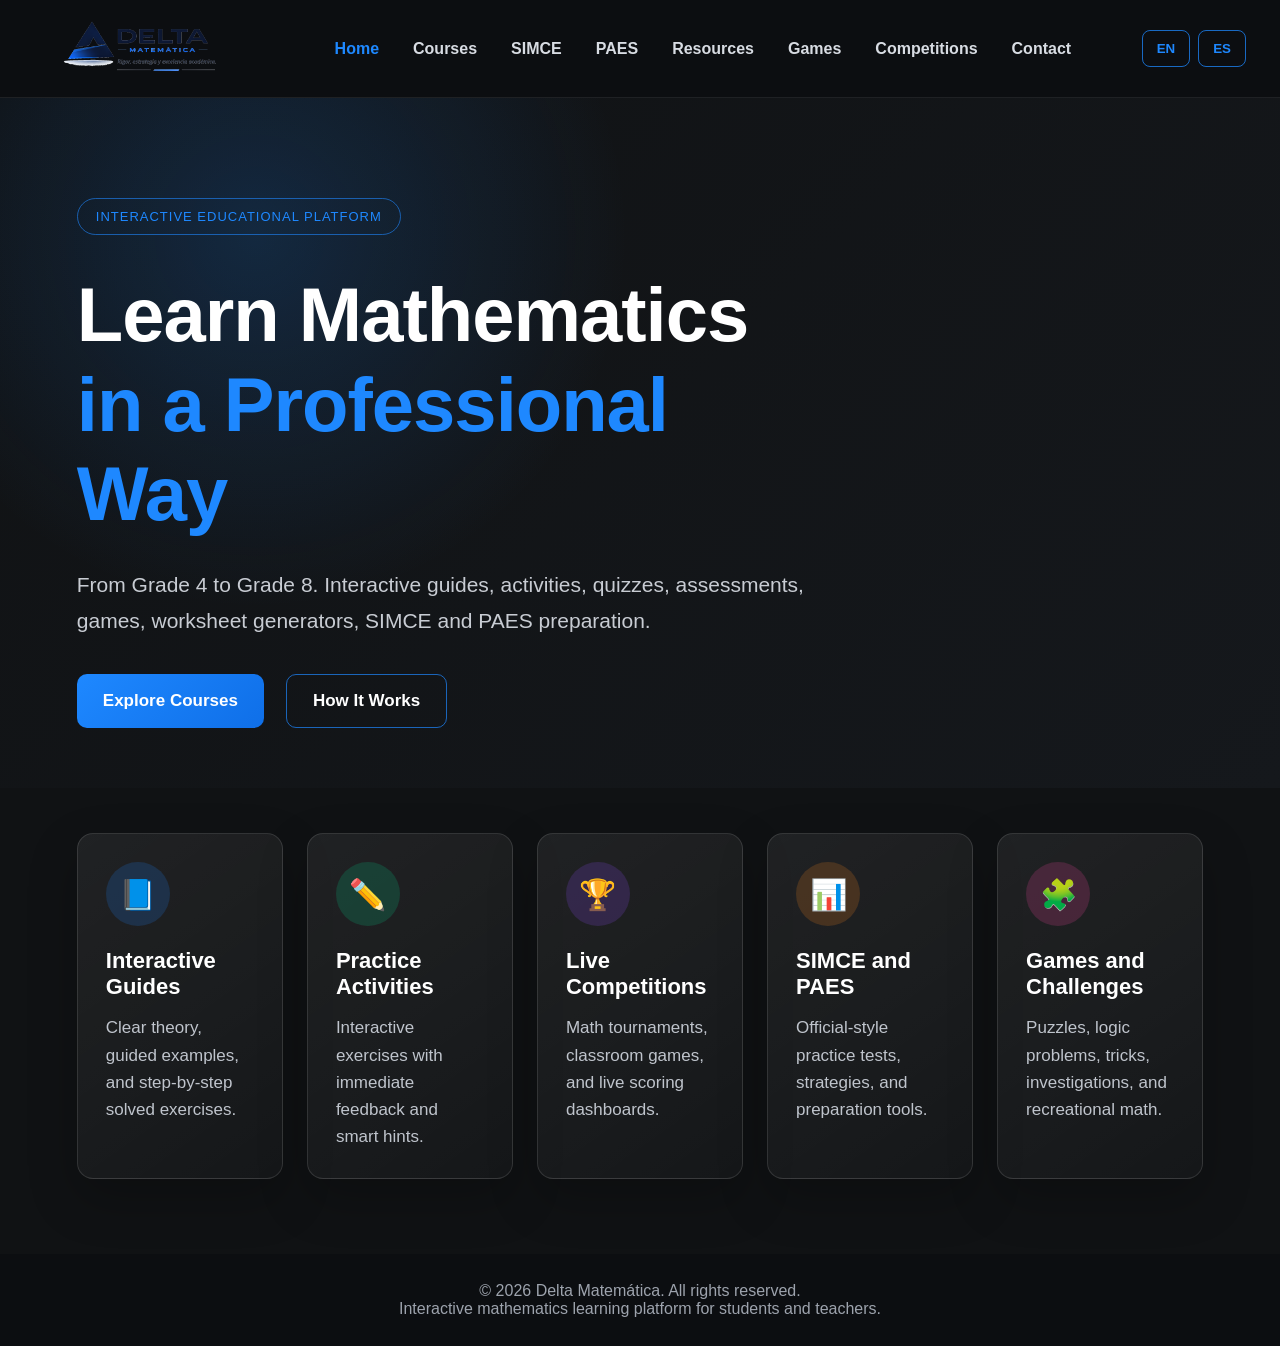
==== commit 77458e02: "Update index.html" ====
--- a/index.html
+++ b/index.html
@@ -118,7 +118,11 @@
 </main>
 
 <footer>
-  <p>© 2026 Delta Matemática</p>
+  <p>© 2026 Delta Matemática. All rights reserved.</p>
+  <p data-en="Interactive mathematics learning platform for students and teachers."
+     data-es="Plataforma interactiva de aprendizaje matemático para estudiantes y profesores.">
+     Interactive mathematics learning platform for students and teachers.
+  </p>
 </footer>
 
 <script src="script.js"></script>
--- a/style.css
+++ b/style.css
@@ -6,202 +6,218 @@
 
 body {
   font-family: Arial, sans-serif;
-  background: #121212;
-  color: white;
+  background: #101214;
+  color: #ffffff;
 }
 
 .navbar {
-  width: 100%;
-  padding: 18px 7%;
-  display: flex;
+  height: 98px;
+  padding: 0 34px;
+  display: flex;
+  align-items: center;
   justify-content: space-between;
-  align-items: center;
-  background: #181818;
-  border-bottom: 1px solid rgba(0, 194, 255, 0.25);
-}
-
-.logo {
-  display: flex;
-  align-items: center;
-}
-
-.logo {
-  display: flex;
-  align-items: center;
-  width: 220px;
-  height: 60px;
-}
-
-.logo img {
-  max-height: 60px;
-  max-width: 220px;
-  width: auto;
+  background: rgba(12, 14, 17, 0.96);
+  border-bottom: 1px solid rgba(255, 255, 255, 0.08);
+}
+
+.logo-area {
+  width: 230px;
+  display: flex;
+  align-items: center;
+}
+
+.logo-img {
+  width: 210px;
   height: auto;
   object-fit: contain;
 }
-}
-
-nav {
-  display: flex;
-  gap: 24px;
-}
-
-nav a {
-  color: #d9d9d9;
+
+.nav-links {
+  display: flex;
+  gap: 34px;
+  align-items: center;
+}
+
+.nav-links a {
+  color: #d8dce3;
   text-decoration: none;
-  font-size: 15px;
-}
-
-nav a:hover {
-  color: #00c2ff;
-}
-
-.lang-buttons button {
+  font-size: 16px;
+  font-weight: 700;
+}
+
+.nav-links a.active,
+.nav-links a:hover {
+  color: #1e88ff;
+}
+
+.right-actions {
+  display: flex;
+  gap: 8px;
+}
+
+.lang-btn {
   background: transparent;
-  border: 1px solid #00c2ff;
-  color: white;
-  padding: 7px 12px;
-  border-radius: 20px;
+  color: #1e88ff;
+  border: 1px solid rgba(30, 136, 255, 0.75);
+  padding: 10px 14px;
+  border-radius: 8px;
+  font-weight: 700;
   cursor: pointer;
-  margin-left: 5px;
 }
 
 .hero {
-  min-height: 82vh;
-  padding: 70px 7%;
-  display: grid;
-  grid-template-columns: 1.2fr 0.8fr;
-  align-items: center;
-  gap: 40px;
+  min-height: 560px;
+  padding: 100px 6% 60px;
   background:
-    radial-gradient(circle at top right, rgba(0, 194, 255, 0.25), transparent 35%),
-    linear-gradient(135deg, #121212, #1b1b1b);
+    radial-gradient(circle at 20% 20%, rgba(30, 136, 255, 0.18), transparent 32%),
+    linear-gradient(135deg, #101214, #15181c);
+}
+
+.hero-content {
+  max-width: 760px;
 }
 
 .badge {
   display: inline-block;
-  color: #00c2ff;
-  border: 1px solid rgba(0, 194, 255, 0.5);
-  padding: 8px 18px;
+  color: #1e88ff;
+  border: 1px solid rgba(30, 136, 255, 0.6);
+  padding: 10px 18px;
   border-radius: 30px;
-  margin-bottom: 24px;
+  font-size: 13px;
+  letter-spacing: 1px;
+  margin-bottom: 35px;
 }
 
 .hero h1 {
-  font-size: 72px;
-  line-height: 1;
-  margin-bottom: 24px;
-}
-
-.subtitle {
-  color: #c7c7c7;
-  font-size: 20px;
-  max-width: 720px;
-  line-height: 1.6;
+  font-size: clamp(46px, 6vw, 76px);
+  line-height: 1.18;
+  margin-bottom: 28px;
+  letter-spacing: -1px;
+}
+
+.highlight {
+  color: #1e88ff;
+}
+
+.hero-text {
+  color: #c8ccd3;
+  font-size: 21px;
+  line-height: 1.7;
+  max-width: 760px;
 }
 
 .hero-buttons {
-  margin-top: 35px;
-  display: flex;
-  gap: 18px;
+  margin-top: 36px;
+  display: flex;
+  gap: 22px;
   flex-wrap: wrap;
 }
 
-.hero-buttons button {
-  background: #00c2ff;
-  color: #121212;
+.primary-btn,
+.secondary-btn {
+  padding: 16px 26px;
+  border-radius: 10px;
+  font-size: 17px;
+  font-weight: 800;
+  cursor: pointer;
+}
+
+.primary-btn {
+  background: linear-gradient(135deg, #1e88ff, #0f6fe8);
+  color: white;
   border: none;
-  padding: 14px 24px;
-  border-radius: 12px;
-  font-weight: 700;
-  cursor: pointer;
-  font-size: 15px;
-}
-
-.hero-buttons .outline {
+}
+
+.secondary-btn {
   background: transparent;
   color: white;
-  border: 1px solid #00c2ff;
-}
-
-.hero-visual {
-  display: grid;
-  grid-template-columns: repeat(2, 140px);
-  gap: 18px;
-  justify-content: center;
-}
-
-.math-card {
-  height: 140px;
-  border-radius: 24px;
-  background: rgba(255, 255, 255, 0.07);
-  border: 1px solid rgba(0, 194, 255, 0.45);
-  display: flex;
-  justify-content: center;
-  align-items: center;
-  font-size: 60px;
-  color: #00c2ff;
-  box-shadow: 0 0 35px rgba(0, 194, 255, 0.2);
-}
-
-.portals {
-  padding: 70px 7%;
+  border: 1px solid rgba(30, 136, 255, 0.7);
+}
+
+.cards-section {
+  padding: 45px 6% 75px;
   display: grid;
   grid-template-columns: repeat(5, 1fr);
-  gap: 22px;
-}
-
-.portal-card {
-  background: #1e1e1e;
-  border: 1px solid rgba(0, 194, 255, 0.25);
-  border-radius: 22px;
+  gap: 24px;
+  background: #101214;
+}
+
+.feature-card {
+  min-height: 260px;
   padding: 28px;
-  min-height: 220px;
-}
-
-.portal-card h2 {
-  color: #00c2ff;
-  margin-bottom: 16px;
-  font-size: 24px;
-}
-
-.portal-card p {
-  color: #cfcfcf;
+  border-radius: 16px;
+  background: linear-gradient(145deg, rgba(255,255,255,0.07), rgba(255,255,255,0.025));
+  border: 1px solid rgba(255,255,255,0.12);
+  box-shadow: 0 20px 50px rgba(0,0,0,0.22);
+}
+
+.feature-card:hover {
+  transform: translateY(-6px);
+  transition: 0.25s ease;
+  border-color: rgba(30, 136, 255, 0.7);
+}
+
+.icon {
+  width: 64px;
+  height: 64px;
+  border-radius: 50%;
+  display: flex;
+  align-items: center;
+  justify-content: center;
+  margin-bottom: 22px;
+  font-size: 30px;
+}
+
+.blue { background: rgba(30, 136, 255, 0.18); }
+.green { background: rgba(0, 210, 140, 0.18); }
+.purple { background: rgba(145, 80, 255, 0.18); }
+.orange { background: rgba(255, 140, 30, 0.18); }
+.pink { background: rgba(255, 72, 165, 0.18); }
+
+.feature-card h2 {
+  font-size: 22px;
+  margin-bottom: 14px;
+}
+
+.feature-card p {
+  color: #bfc4cc;
+  font-size: 17px;
   line-height: 1.6;
 }
 
 footer {
   text-align: center;
-  padding: 30px;
-  background: #181818;
-  color: #999;
-}
-
-@media (max-width: 1000px) {
+  padding: 28px;
+  color: #9da3ad;
+  background: #0c0e11;
+}
+
+@media (max-width: 1100px) {
+  .nav-links {
+    display: none;
+  }
+
+  .cards-section {
+    grid-template-columns: repeat(2, 1fr);
+  }
+}
+
+@media (max-width: 650px) {
+  .navbar {
+    height: auto;
+    padding: 18px;
+  }
+
+  .logo-img {
+    width: 170px;
+  }
+
   .hero {
+    padding: 70px 24px;
+  }
+
+  .cards-section {
     grid-template-columns: 1fr;
-    text-align: center;
-  }
-
-  .hero-buttons {
-    justify-content: center;
-  }
-
-  .portals {
-    grid-template-columns: repeat(2, 1fr);
-  }
-
-  nav {
-    display: none;
-  }
-}
-
-@media (max-width: 600px) {
-  .portals {
-    grid-template-columns: 1fr;
-  }
-
-  .hero h1 {
-    font-size: 46px;
-  }
-}
+    padding: 35px 24px;
+  }
+}
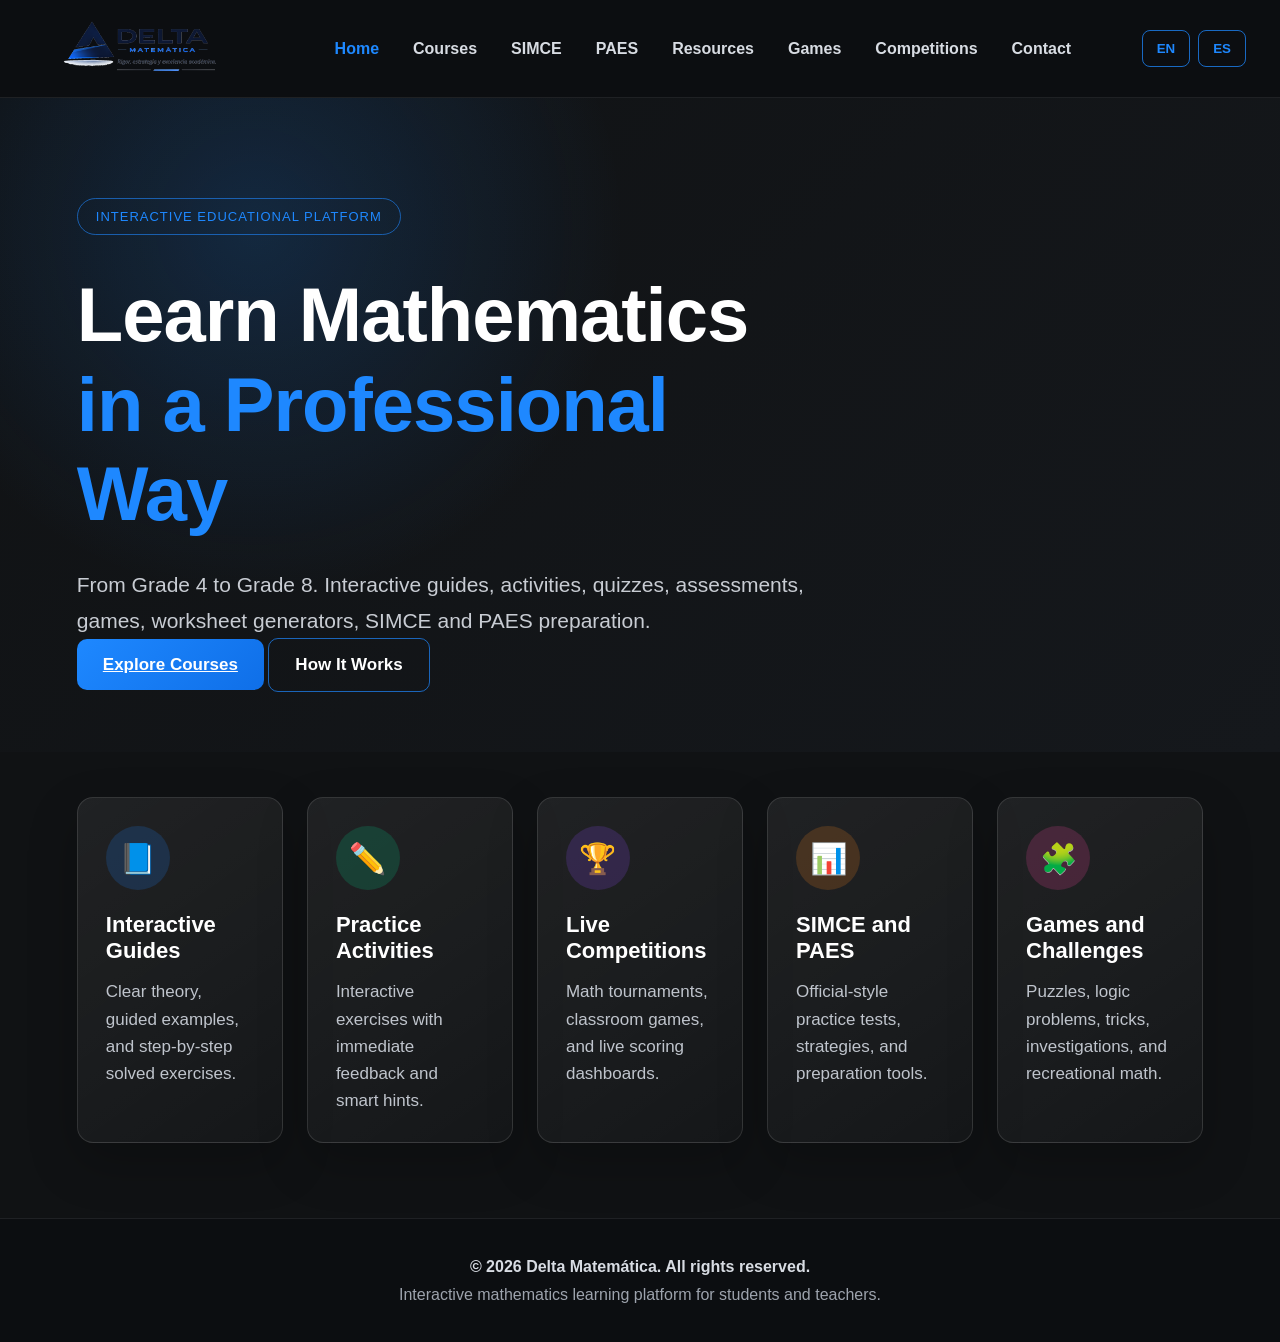
==== commit 10db6536: "Update index.html" ====
--- a/index.html
+++ b/index.html
@@ -55,10 +55,9 @@
        From Grade 4 to Grade 8. Interactive guides, activities, quizzes, assessments, games, worksheet generators, SIMCE and PAES preparation.
     </p>
 
-    <div class="hero-buttons">
-      <button class="primary-btn" data-en="Explore Courses" data-es="Explorar Cursos">
-        Explore Courses
-      </button>
+    <a href="grade6.html" class="primary-btn" data-en="Explore Courses" data-es="Explorar Cursos">
+  Explore Courses
+</a>
       <button class="secondary-btn" data-en="How It Works" data-es="Cómo Funciona">
         How It Works
       </button>
--- a/style.css
+++ b/style.css
@@ -187,9 +187,16 @@
 
 footer {
   text-align: center;
-  padding: 28px;
+  padding: 34px 20px;
   color: #9da3ad;
   background: #0c0e11;
+  border-top: 1px solid rgba(255,255,255,0.08);
+  line-height: 1.7;
+}
+
+footer p:first-child {
+  color: #d8dce3;
+  font-weight: 700;
 }
 
 @media (max-width: 1100px) {
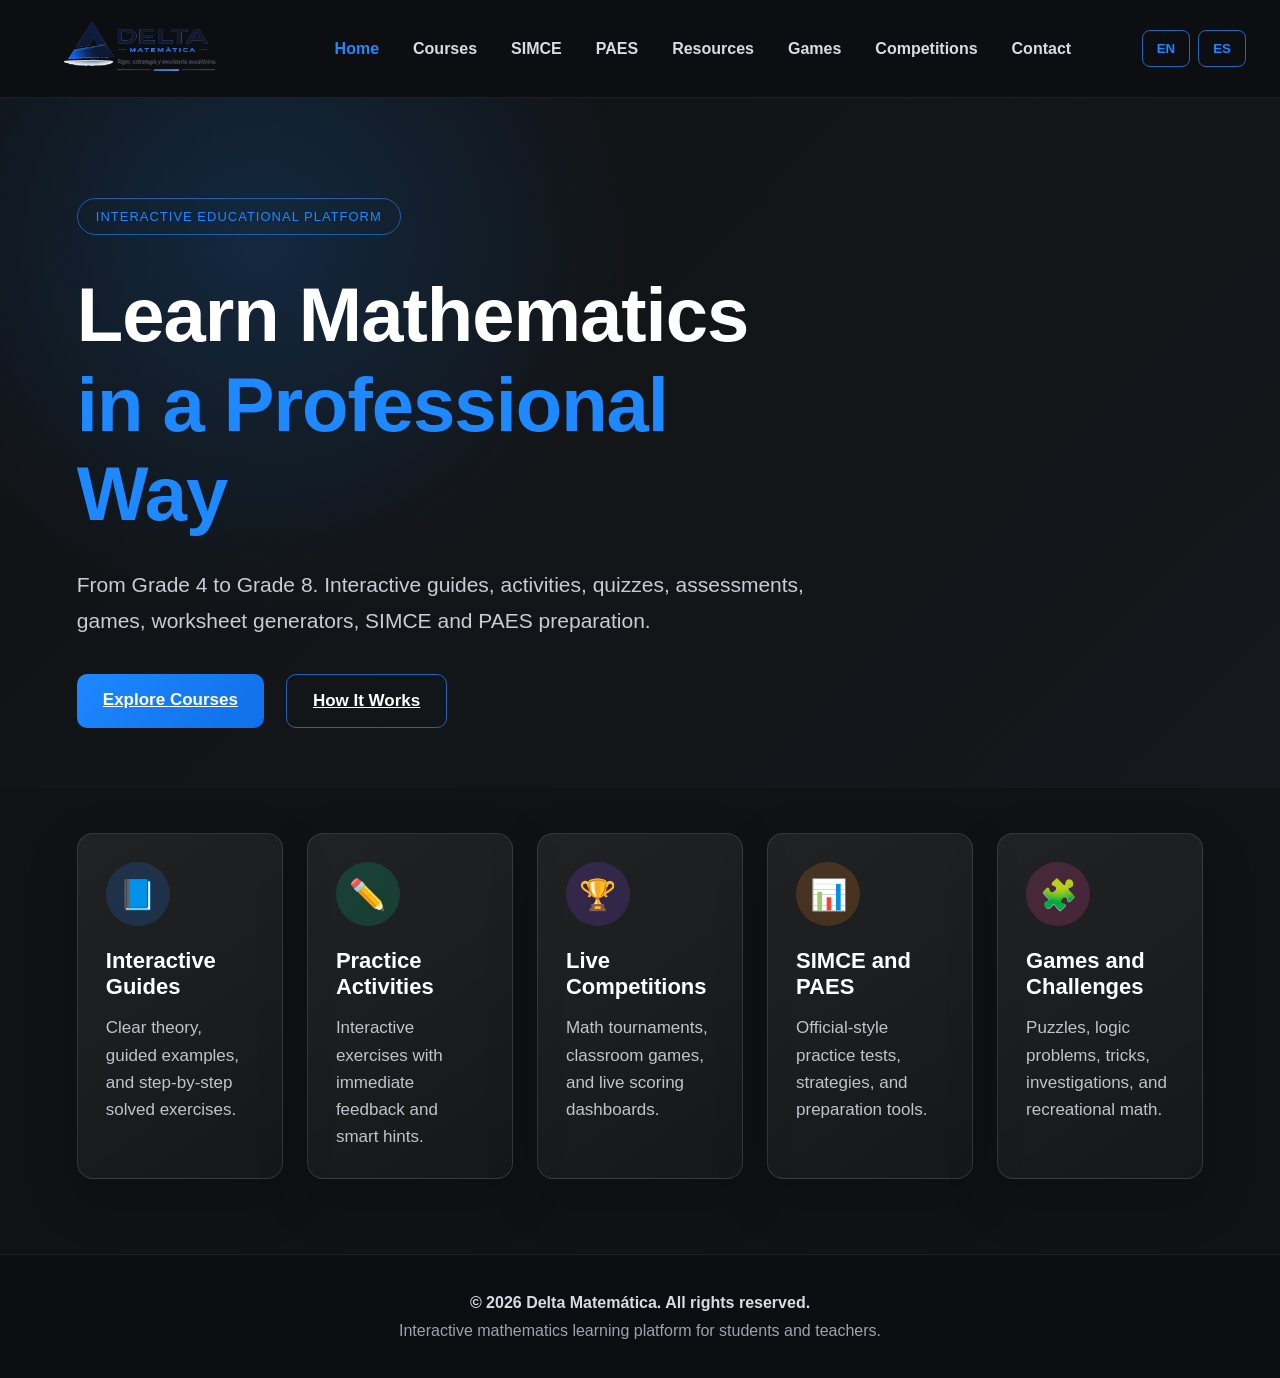
==== commit 748a979d: "Update index.html" ====
--- a/index.html
+++ b/index.html
@@ -4,7 +4,7 @@
   <meta charset="UTF-8" />
   <meta name="viewport" content="width=device-width, initial-scale=1.0" />
   <title>Delta Matemática</title>
-  <link rel="stylesheet" href="./style.css?v=3" />
+  <link rel="stylesheet" href="./style.css?v=4" />
 </head>
 
 <body>
@@ -15,8 +15,8 @@
   </div>
 
   <nav class="nav-links">
-    <a href="#" class="active" data-en="Home" data-es="Inicio">Home</a>
-    <a href="#" data-en="Courses" data-es="Cursos">Courses</a>
+    <a href="index.html" class="active" data-en="Home" data-es="Inicio">Home</a>
+    <a href="grade6.html" data-en="Courses" data-es="Cursos">Courses</a>
     <a href="#" data-en="SIMCE" data-es="SIMCE">SIMCE</a>
     <a href="#" data-en="PAES" data-es="PAES">PAES</a>
     <a href="#" data-en="Resources" data-es="Recursos">Resources</a>
@@ -55,12 +55,14 @@
        From Grade 4 to Grade 8. Interactive guides, activities, quizzes, assessments, games, worksheet generators, SIMCE and PAES preparation.
     </p>
 
-    <a href="grade6.html" class="primary-btn" data-en="Explore Courses" data-es="Explorar Cursos">
-  Explore Courses
-</a>
-      <button class="secondary-btn" data-en="How It Works" data-es="Cómo Funciona">
+    <div class="hero-buttons">
+      <a href="grade6.html" class="primary-btn" data-en="Explore Courses" data-es="Explorar Cursos">
+        Explore Courses
+      </a>
+
+      <a href="#" class="secondary-btn" data-en="How It Works" data-es="Cómo Funciona">
         How It Works
-      </button>
+      </a>
     </div>
   </div>
 </section>
